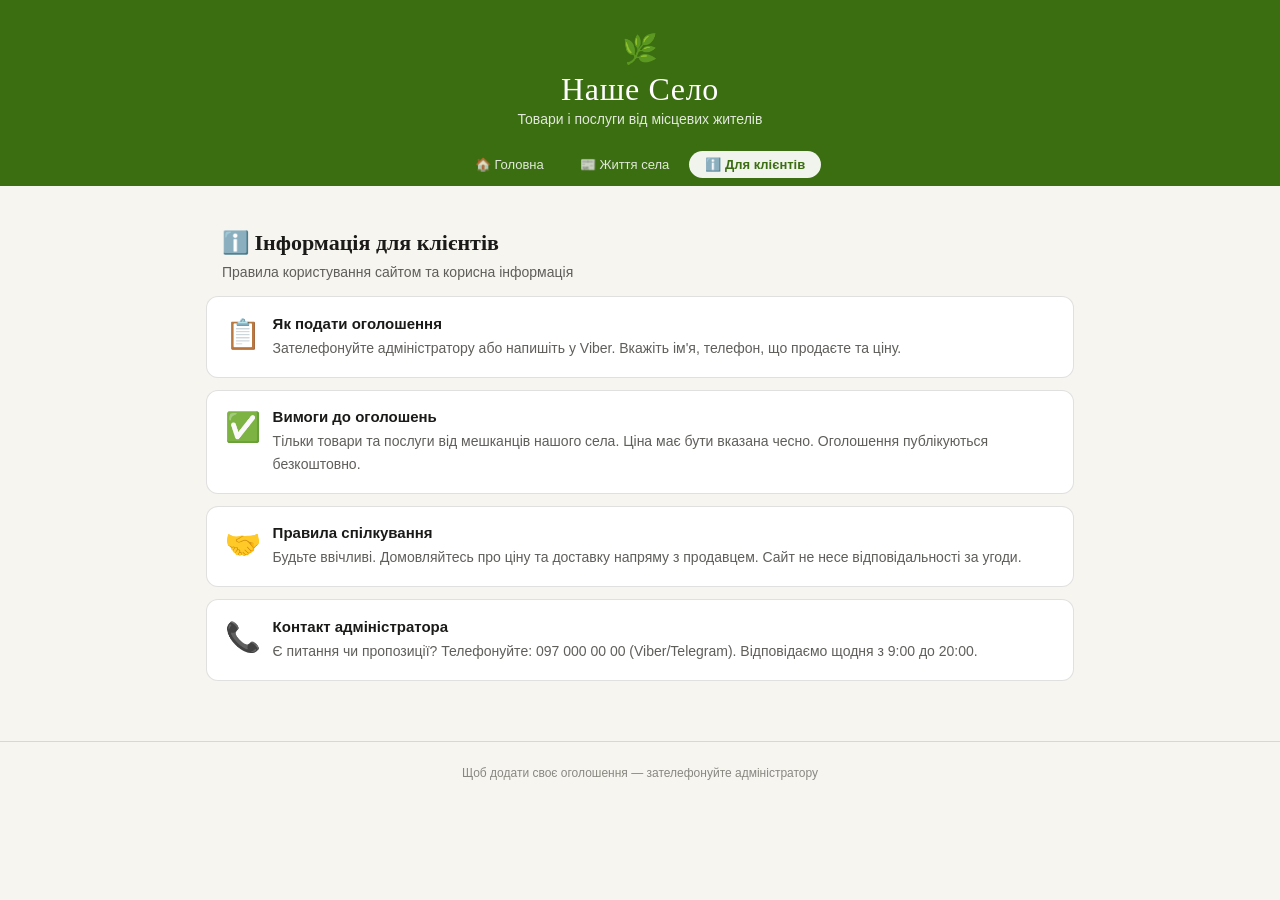
==== info.html @ 8e9ae5f3 "Add files via upload" ====
<!DOCTYPE html><html lang="uk"><head><meta charset="UTF-8"><meta name="viewport" content="width=device-width,initial-scale=1.0"><title>Наше Село — Для клієнтів</title><style>:root{--green:#3B6D11;--green-light:rgb(207,216,200);--amber:#BA7517;--text:#1a1a18;--text-muted:#5F5E5A;--text-hint:#888780;--border:rgba(0,0,0,0.12);--bg:#f7f5f0;--radius:12px;}
*{box-sizing:border-box;margin:0;padding:0}
body{font-family:Georgia,'Times New Roman',serif;background:var(--bg);color:var(--text);min-height:100vh}
.site-hero{color:#fff;text-align:center;position:relative}
.hero-bg-img{display:block;width:100%;height:auto;vertical-align:top}
.hero-overlay{position:absolute;top:0;left:0;right:0;z-index:1;padding:1.5rem 1rem 0;display:flex;flex-direction:column;align-items:center}
.hero-tint{position:absolute;inset:0;background:rgba(0,0,0,0.42);z-index:0}
.hero-no-photo{background:var(--green);padding:2rem 1rem 0;display:flex;flex-direction:column;align-items:center}
.site-title{font-size:clamp(1.4rem,4vw,2rem);font-weight:normal;letter-spacing:.02em;margin-bottom:.2rem}
.site-sub{font-size:14px;opacity:.85;font-family:Arial,sans-serif;margin-bottom:1rem}
.header-leaf{font-size:1.8rem;display:block;margin-bottom:.3rem}
.nav-bar{background:rgba(0,0,0,0.25);display:flex;justify-content:center;gap:4px;padding:8px 16px;flex-wrap:wrap;position:relative;z-index:2}
.nav-link{padding:6px 16px;border-radius:20px;font-size:13px;font-family:Arial,sans-serif;color:rgba(255,255,255,0.85);text-decoration:none;transition:all .15s}
.nav-link:hover{background:rgba(255,255,255,0.15);color:#fff}
.nav-link.active{background:rgba(255,255,255,0.92);color:var(--green);font-weight:bold}
.controls{background:transparent;padding:0 1rem 1.25rem;position:relative;z-index:2}
.search-wrap{max-width:560px;margin:0 auto .75rem;position:relative}
.search-wrap input{width:100%;padding:10px 16px 10px 40px;border:none;border-radius:24px;font-size:15px;font-family:Arial,sans-serif;color:var(--text);background:rgba(255,255,255,0.95);outline:none;box-shadow:0 2px 12px rgba(0,0,0,0.15)}
.search-icon{position:absolute;left:14px;top:50%;transform:translateY(-50%);font-size:14px;color:#999}
.cats-scroll{display:flex;gap:7px;overflow-x:auto;padding-bottom:4px;max-width:700px;margin:0 auto;scrollbar-width:none}
.cats-scroll::-webkit-scrollbar{display:none}
.cat-btn{white-space:nowrap;padding:6px 14px;border:1.5px solid rgba(255,255,255,0.5);border-radius:20px;font-size:13px;font-family:Arial,sans-serif;cursor:pointer;background:rgba(255,255,255,0.15);color:#fff;transition:all .15s;flex-shrink:0}
.cat-btn.active{background:rgba(255,255,255,0.92);color:var(--green);border-color:transparent;font-weight:bold}
.main{max-width:900px;margin:0 auto;padding:1.25rem 1rem 3rem}
.count-line{font-size:13px;color:var(--text-hint);font-family:Arial,sans-serif;margin-bottom:1rem}
.news-board{background:#fff;border:1px solid var(--border);border-radius:var(--radius);margin-bottom:1.5rem;overflow:hidden}
.news-board-header{background:var(--green);color:#fff;padding:.7rem 1rem;font-family:Arial,sans-serif;font-size:13px;font-weight:bold;display:flex;align-items:center;gap:6px}
.news-list{padding:.5rem}
.news-item{padding:.6rem .75rem;border-radius:8px;margin-bottom:.4rem;display:flex;align-items:flex-start;gap:10px;border-left:3px solid #ddd}
.news-item.normal{border-left-color:#2980b9;background:#f4f9ff}
.news-item.important{border-left-color:#e07b00;background:#fff8f0}
.news-item.urgent{border-left-color:#c0392b;background:#fff5f5}
.news-emoji{font-size:1.1rem;flex-shrink:0;margin-top:1px}
.news-body{flex:1}
.news-title{font-size:14px;font-weight:bold;font-family:Arial,sans-serif;color:var(--text);margin-bottom:2px}
.news-text{font-size:13px;font-family:Arial,sans-serif;color:var(--text-muted);line-height:1.4}
.news-date{font-size:11px;color:var(--text-hint);font-family:Arial,sans-serif;margin-top:2px}
.grid{display:grid;grid-template-columns:repeat(auto-fill,minmax(200px,1fr));gap:14px}
.card{background:#fff;border:1px solid var(--border);border-radius:var(--radius);overflow:hidden;cursor:pointer;transition:box-shadow .2s,transform .15s}
.card:hover{box-shadow:0 4px 20px rgba(0,0,0,0.1);transform:translateY(-2px)}
.card-img{width:100%;height:130px;background:var(--green-light);display:flex;align-items:center;justify-content:center;font-size:3rem;overflow:hidden}
.card-img img{width:100%;height:100%;object-fit:cover}
.card-body{padding:.8rem}
.card-tag{font-size:11px;font-family:Arial,sans-serif;font-weight:bold;text-transform:uppercase;letter-spacing:.04em;color:var(--green);background:var(--green-light);padding:2px 7px;border-radius:4px;margin-bottom:5px;display:inline-block}
.card-name{font-size:15px;font-weight:bold;margin-bottom:4px;line-height:1.3}
.card-desc{font-size:13px;color:var(--text-muted);font-family:Arial,sans-serif;line-height:1.4;margin-bottom:7px}
.card-price{font-size:13px;font-family:Arial,sans-serif;color:var(--amber);font-weight:bold;margin-bottom:6px}
.card-phone{font-size:13px;font-family:Arial,sans-serif;color:var(--text-muted)}
.modal-overlay{display:none;position:fixed;inset:0;background:rgba(0,0,0,0.5);z-index:100;align-items:center;justify-content:center;padding:1rem}
.modal-overlay.open{display:flex}
.modal{background:#fff;border-radius:var(--radius);max-width:400px;width:100%;overflow:hidden;animation:fU .2s ease}
@keyframes fU{from{opacity:0;transform:translateY(20px)}to{opacity:1;transform:translateY(0)}}
.modal-img{width:100%;height:170px;background:var(--green-light);display:flex;align-items:center;justify-content:center;font-size:4.5rem;position:relative;overflow:hidden}
.modal-img img{width:100%;height:100%;object-fit:cover}
.modal-close{position:absolute;top:8px;right:8px;background:rgba(255,255,255,.9);border:none;border-radius:50%;width:30px;height:30px;font-size:16px;cursor:pointer;line-height:30px;text-align:center}
.modal-body{padding:1.1rem}
.modal-tag{font-size:11px;font-family:Arial,sans-serif;font-weight:bold;text-transform:uppercase;color:var(--green);background:var(--green-light);padding:2px 7px;border-radius:4px;margin-bottom:7px;display:inline-block}
.modal-name{font-size:18px;font-weight:bold;margin-bottom:5px}
.modal-desc{font-size:13px;color:var(--text-muted);font-family:Arial,sans-serif;line-height:1.55;margin-bottom:9px}
.modal-price{font-size:14px;font-family:Arial,sans-serif;color:var(--amber);font-weight:bold;margin-bottom:12px}
.modal-phone-btn{display:block;width:100%;padding:11px;background:var(--green);color:#fff;border:none;border-radius:8px;font-size:15px;font-family:Arial,sans-serif;cursor:pointer;text-decoration:none;text-align:center}
.empty{text-align:center;padding:3rem 1rem;color:var(--text-hint);font-family:Arial,sans-serif}
.empty span{font-size:2.5rem;display:block;margin-bottom:.75rem}
footer{text-align:center;padding:1.5rem;font-size:12px;color:var(--text-hint);font-family:Arial,sans-serif;border-top:1px solid var(--border)}
.page-header{max-width:900px;margin:1.5rem auto .5rem;padding:0 1rem;font-size:22px;font-weight:bold;color:var(--text)}
.page-sub{max-width:900px;margin:0 auto 1rem;padding:0 1rem;font-size:14px;color:var(--text-muted);font-family:Arial,sans-serif}
.life-card{background:#fff;border:1px solid var(--border);border-radius:var(--radius);padding:1.1rem;margin-bottom:12px;display:flex;gap:12px;align-items:flex-start}
.life-emoji{font-size:2rem;flex-shrink:0;margin-top:2px}
.life-body{flex:1}
.life-title{font-size:16px;font-weight:bold;margin-bottom:4px}
.life-text{font-size:14px;font-family:Arial,sans-serif;color:var(--text-muted);line-height:1.55}
.life-date{font-size:12px;color:var(--text-hint);font-family:Arial,sans-serif;margin-top:5px}
.info-card{background:#fff;border:1px solid var(--border);border-radius:var(--radius);padding:1.1rem;margin-bottom:12px;display:flex;gap:12px;align-items:flex-start}
.info-emoji{font-size:1.8rem;flex-shrink:0;margin-top:2px}
.info-body{flex:1}
.info-title{font-size:15px;font-weight:bold;margin-bottom:5px;font-family:Arial,sans-serif}
.info-text{font-size:14px;font-family:Arial,sans-serif;color:var(--text-muted);line-height:1.6}
@media(max-width:480px){.grid{grid-template-columns:1fr 1fr;gap:10px}.card-img{height:100px;font-size:2rem}}</style></head><body>
<div class="site-hero">
  <div class="hero-no-photo" style="background:var(--green)">
    <span class="header-leaf">🌿</span>
    <div class="site-title">Наше Село</div>
    <div class="site-sub">Товари і послуги від місцевих жителів</div>
  </div>
  <div class="nav-bar" style="background:var(--green)"><a href="index.html" class="nav-link">🏠 Головна</a><a href="life.html" class="nav-link">📰 Життя села</a><a href="info.html" class="nav-link active">ℹ️ Для клієнтів</a></div>
  
</div>
<main class="main">
  <div class="page-header">ℹ️ Інформація для клієнтів</div>
  <div class="page-sub">Правила користування сайтом та корисна інформація</div>
  <div class="info-card"><div class="info-emoji">📋</div><div class="info-body"><div class="info-title">Як подати оголошення</div><div class="info-text">Зателефонуйте адміністратору або напишіть у Viber. Вкажіть ім'я, телефон, що продаєте та ціну.</div></div></div><div class="info-card"><div class="info-emoji">✅</div><div class="info-body"><div class="info-title">Вимоги до оголошень</div><div class="info-text">Тільки товари та послуги від мешканців нашого села. Ціна має бути вказана чесно. Оголошення публікуються безкоштовно.</div></div></div><div class="info-card"><div class="info-emoji">🤝</div><div class="info-body"><div class="info-title">Правила спілкування</div><div class="info-text">Будьте ввічливі. Домовляйтесь про ціну та доставку напряму з продавцем. Сайт не несе відповідальності за угоди.</div></div></div><div class="info-card"><div class="info-emoji">📞</div><div class="info-body"><div class="info-title">Контакт адміністратора</div><div class="info-text">Є питання чи пропозиції? Телефонуйте: 097 000 00 00 (Viber/Telegram). Відповідаємо щодня з 9:00 до 20:00.</div></div></div>
</main>
<footer>Щоб додати своє оголошення — зателефонуйте адміністратору</footer>
</body></html>
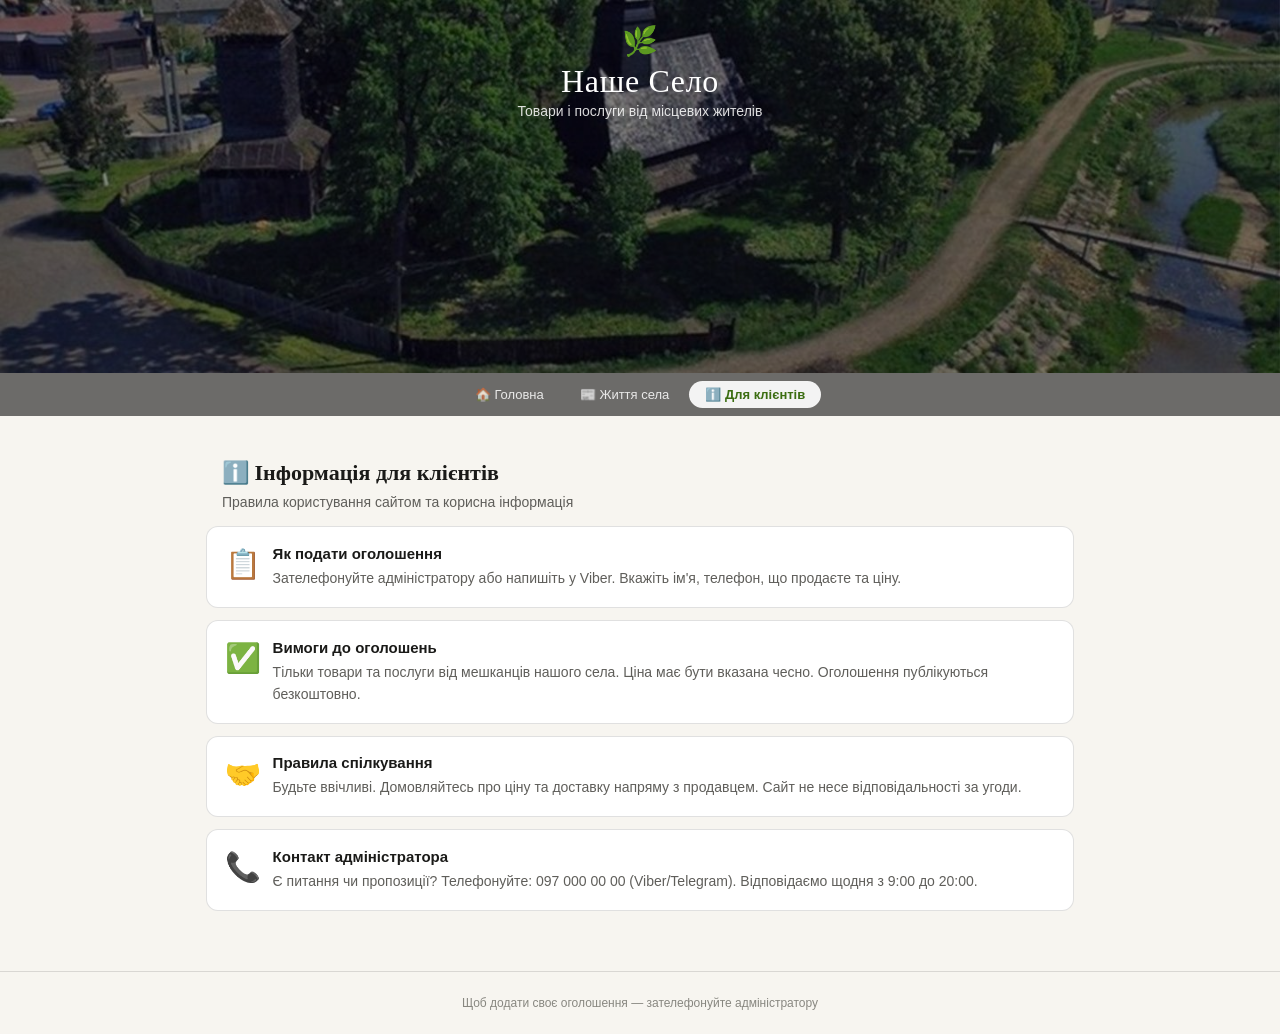
==== commit 509b9424: "Add files via upload" ====
--- a/info.html
+++ b/info.html
@@ -77,12 +77,14 @@
 .info-text{font-size:14px;font-family:Arial,sans-serif;color:var(--text-muted);line-height:1.6}
 @media(max-width:480px){.grid{grid-template-columns:1fr 1fr;gap:10px}.card-img{height:100px;font-size:2rem}}</style></head><body>
 <div class="site-hero">
-  <div class="hero-no-photo" style="background:var(--green)">
+  <img class="hero-bg-img" src="[data-uri]" alt="">
+  <div class="hero-tint"></div>
+  <div class="hero-overlay">
     <span class="header-leaf">🌿</span>
     <div class="site-title">Наше Село</div>
     <div class="site-sub">Товари і послуги від місцевих жителів</div>
   </div>
-  <div class="nav-bar" style="background:var(--green)"><a href="index.html" class="nav-link">🏠 Головна</a><a href="life.html" class="nav-link">📰 Життя села</a><a href="info.html" class="nav-link active">ℹ️ Для клієнтів</a></div>
+  <div class="nav-bar"><a href="index.html" class="nav-link">🏠 Головна</a><a href="life.html" class="nav-link">📰 Життя села</a><a href="info.html" class="nav-link active">ℹ️ Для клієнтів</a></div>
   
 </div>
 <main class="main">
